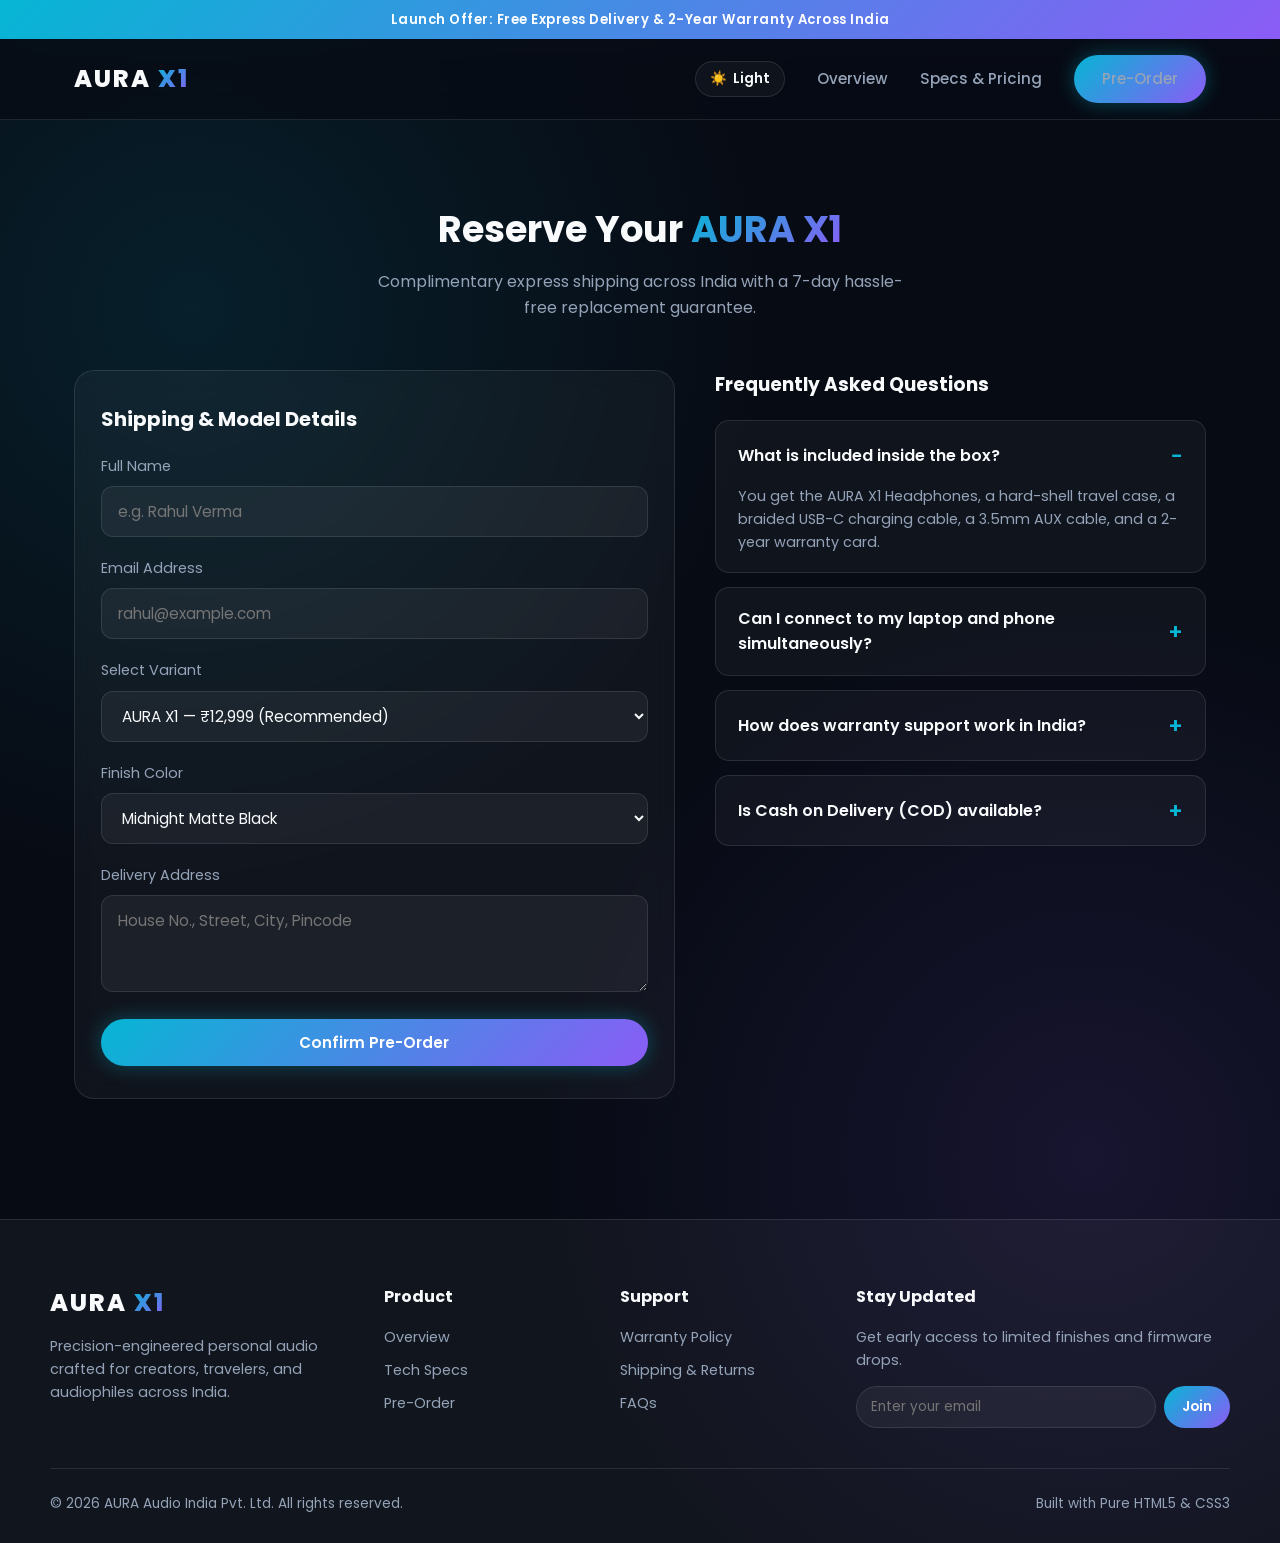
==== order.html @ 24a1bbdf "Add files via upload" ====
<!DOCTYPE html>
<html lang="en">

<head>
    <meta charset="UTF-8">
    <meta name="viewport" content="width=device-width, initial-scale=1.0">
    <title>Pre-Order | AURA X1</title>
    <link rel="stylesheet" href="css/style.css">
</head>

<body>
    <!-- Top Announcement Strip -->
    <div class="announcement-bar">
        Launch Offer: Free Express Delivery &amp; 2-Year Warranty Across India
    </div>
    <header>
        <nav>
            <a href="index.html" class="logo">AURA <span>X1</span></a>
            <input type="checkbox" id="menu-toggle" class="menu-checkbox">
            <label for="menu-toggle" class="hamburger" aria-label="Toggle menu">&#9776;</label>
            <ul class="nav-links">
                <li>
                    <input type="checkbox" id="theme-toggle" class="theme-checkbox">
                    <label for="theme-toggle" class="theme-label">☀️</label>
                </li>
                <li><a href="index.html">Overview</a></li>
                <li><a href="specs.html">Specs & Pricing</a></li>
                <li><a href="order.html" class="btn btn-primary">Pre-Order</a></li>
            </ul>
        </nav>
    </header>

    <main class="container">
        <div class="section-title">
            <h2>Reserve Your <span class="gradient-text">AURA X1</span></h2>
            <p>Complimentary express shipping across India with a 7-day hassle-free replacement guarantee.</p>
        </div>

        <div class="order-grid">
            <!-- Pre-Order Form -->
            <div class="card">
                <h3 style="margin-bottom: 20px;">Shipping & Model Details</h3>
                <form action="#order-success" method="get">
                    <div class="form-group">
                        <label for="fullname">Full Name</label>
                        <input type="text" id="fullname" name="fullname" placeholder="e.g. Rahul Verma" required>
                    </div>

                    <div class="form-group">
                        <label for="email">Email Address</label>
                        <input type="email" id="email" name="email" placeholder="rahul@example.com" required>
                    </div>

                    <div class="form-group">
                        <label for="model">Select Variant</label>
                        <select id="model" name="model">
                            <option value="lite">AURA Lite — ₹7,999</option>
                            <option value="x1" selected>AURA X1 — ₹12,999 (Recommended)</option>
                            <option value="studio">AURA X1 Studio — ₹18,499</option>
                        </select>
                    </div>

                    <div class="form-group">
                        <label for="color">Finish Color</label>
                        <select id="color" name="color">
                            <option value="midnight">Midnight Matte Black</option>
                            <option value="silver">Arctic Titanium Silver</option>
                            <option value="cobalt">Deep Cobalt Blue</option>
                        </select>
                    </div>

                    <div class="form-group">
                        <label for="address">Delivery Address</label>
                        <textarea id="address" name="address" rows="3" placeholder="House No., Street, City, Pincode"
                            required></textarea>
                    </div>

                    <button type="submit" class="btn btn-primary" style="width: 100%;">Confirm Pre-Order</button>
                </form>
            </div>


            <!-- Pure HTML Interactive FAQ -->
            <div>
                <h3 style="margin-bottom: 20px;">Frequently Asked Questions</h3>

                <details open>
                    <summary>What is included inside the box?</summary>
                    <p>You get the AURA X1 Headphones, a hard-shell travel case, a braided USB-C charging cable, a 3.5mm
                        AUX cable, and a 2-year warranty card.</p>
                </details>

                <details>
                    <summary>Can I connect to my laptop and phone simultaneously?</summary>
                    <p>Yes. Bluetooth 5.4 Dual-Device multipoint pairing lets you switch seamlessly between your laptop
                        and smartphone without reconnecting.</p>
                </details>

                <details>
                    <summary>How does warranty support work in India?</summary>
                    <p>We offer doorstep pickup and authorized service center support across 40+ major Indian cities for
                        2 full years.</p>
                </details>

                <details>
                    <summary>Is Cash on Delivery (COD) available?</summary>
                    <p>Yes, we support UPI, Credit/Debit Cards, Net Banking, and Cash on Delivery at checkout.</p>
                </details>
            </div>
        </div>
    </main>

    <!-- Official Business Footer -->
    <footer class="site-footer">
        <div class="footer-grid">
            <div class="footer-col">
                <a href="index.html" class="logo">AURA <span>X1</span></a>
                <p>Precision-engineered personal audio crafted for creators, travelers, and audiophiles across India.
                </p>
            </div>

            <div class="footer-col">
                <h4>Product</h4>
                <ul>
                    <li><a href="index.html">Overview</a></li>
                    <li><a href="specs.html">Tech Specs</a></li>
                    <li><a href="order.html">Pre-Order</a></li>
                </ul>
            </div>

            <div class="footer-col">
                <h4>Support</h4>
                <ul>
                    <li><a href="order.html">Warranty Policy</a></li>
                    <li><a href="order.html">Shipping & Returns</a></li>
                    <li><a href="order.html">FAQs</a></li>
                </ul>
            </div>

            <div class="footer-col">
                <h4>Stay Updated</h4>
                <p>Get early access to limited finishes and firmware drops.</p>
                <form class="newsletter-form" action="#">
                    <input type="email" placeholder="Enter your email" required>
                    <button type="submit">Join</button>
                </form>
            </div>
        </div>

        <div class="footer-bottom">
            <span>&copy; 2026 AURA Audio India Pvt. Ltd. All rights reserved.</span>
            <span>Built with Pure HTML5 &amp; CSS3</span>
        </div>
    </footer>
    <!-- Pure CSS Order Success Model -->
    <div id="order-success" class="modal-overlay">
        <div class="modal-box">
            <div class="modal-icon">&#10003;</div>
            <h3>Order Reserved!</h3>
            <p>Thank you for pre-ordering the AURA X1. A confirmation email with your tracking details will arrive
                shortly.</p>
            <a href="#" class="btn btn-primary">Done</a>
        </div>
    </div>
</body>

</html>
---- css/style.css ----
/* ===== GOOGLE FONT & RESET ===== */
@import url('https://fonts.googleapis.com/css2?family=Poppins:wght@300;400;600;700;800&display=swap');

:root {
  --bg-dark: #070b14;
  --bg-card: rgba(255, 255, 255, 0.04);
  --border-glass: rgba(255, 255, 255, 0.1);
  --primary: #06b6d4;
  --secondary: #8b5cf6;
  --text-main: #f8fafc;
  --text-muted: #94a3b8;
  --gradient: linear-gradient(135deg, #06b6d4, #8b5cf6);
}

* {
  margin: 0;
  padding: 0;
  box-sizing: border-box;
  font-family: 'Poppins', 'Segoe UI', sans-serif;
}

html {
  scroll-behavior: smooth;
}

body {
  background-color: var(--bg-dark);
  color: var(--text-main);
  line-height: 1.6;
  overflow-x: hidden;
  background-image:
    radial-gradient(circle at 15% 20%, rgba(6, 182, 212, 0.12), transparent 35%),
    radial-gradient(circle at 85% 75%, rgba(139, 92, 246, 0.12), transparent 35%);
}

/* ===== NAVBAR (GLASSMORPHISM) ===== */
header {
  position: sticky;
  top: 0;
  z-index: 100;
  background: rgba(7, 11, 20, 0.75);
  backdrop-filter: blur(14px);
  border-bottom: 1px solid var(--border-glass);
}

nav {
  max-width: 1180px;
  margin: auto;
  padding: 16px 24px;
  display: flex;
  justify-content: space-between;
  align-items: center;
}

.logo {
  font-size: 1.5rem;
  font-weight: 800;
  letter-spacing: 2px;
  text-decoration: none;
  color: var(--text-main);
}

.logo span {
  background: var(--gradient);
  -webkit-background-clip: text;
  background-clip: text;
  color: transparent;
}

.nav-links {
  list-style: none;
  display: flex;
  gap: 32px;
  align-items: center;
}

.nav-links a {
  text-decoration: none;
  color: var(--text-muted);
  font-weight: 500;
  font-size: 0.95rem;
  transition: color 0.3s ease;
}

.nav-links a:hover,
.nav-links a.active {
  color: var(--primary);
}

/* ===== BUTTONS ===== */
.btn {
  display: inline-block;
  padding: 12px 28px;
  border-radius: 50px;
  text-decoration: none;
  font-weight: 600;
  font-size: 0.95rem;
  transition: all 0.3s ease;
  cursor: pointer;
  border: none;
}

.btn-primary {
  background: var(--gradient);
  color: #fff;
  box-shadow: 0 0 20px rgba(6, 182, 212, 0.35);
}

.btn-primary:hover {
  transform: translateY(-3px);
  box-shadow: 0 0 32px rgba(139, 92, 246, 0.55);
}

.btn-outline {
  background: transparent;
  color: var(--text-main);
  border: 1px solid var(--border-glass);
}

.btn-outline:hover {
  border-color: var(--primary);
  color: var(--primary);
  transform: translateY(-3px);
}

/* ===== CONTAINER & HEADINGS ===== */
.container {
  max-width: 1180px;
  margin: auto;
  padding: 80px 24px;
}

.section-title {
  text-align: center;
  margin-bottom: 50px;
}

.section-title h2 {
  font-size: 2.3rem;
  font-weight: 700;
  margin-bottom: 10px;
}

.section-title p {
  color: var(--text-muted);
  max-width: 550px;
  margin: auto;
}

.gradient-text {
  background: var(--gradient);
  -webkit-background-clip: text;
  background-clip: text;
  color: transparent;
}

/* ===== HERO SECTION ===== */
.hero {
  display: grid;
  grid-template-columns: 1.1fr 0.9fr;
  align-items: center;
  gap: 50px;
  min-height: 85vh;
  padding-top: 40px;
}

.badge {
  display: inline-block;
  padding: 6px 16px;
  border-radius: 50px;
  background: rgba(6, 182, 212, 0.12);
  border: 1px solid rgba(6, 182, 212, 0.35);
  color: var(--primary);
  font-size: 0.8rem;
  font-weight: 600;
  letter-spacing: 1px;
  margin-bottom: 20px;
}

.hero-text h1 {
  font-size: 3.6rem;
  line-height: 1.12;
  font-weight: 800;
  margin-bottom: 20px;
}

.hero-text p {
  color: var(--text-muted);
  font-size: 1.05rem;
  margin-bottom: 32px;
  max-width: 500px;
}

.hero-btns {
  display: flex;
  gap: 16px;
  flex-wrap: wrap;
}

.hero-stats {
  display: flex;
  gap: 36px;
  margin-top: 45px;
  padding-top: 25px;
  border-top: 1px solid var(--border-glass);
}

.hero-stats h3 {
  font-size: 1.6rem;
  color: var(--primary);
}

.hero-stats span {
  font-size: 0.85rem;
  color: var(--text-muted);
}

.hero-img {
  position: relative;
  display: flex;
  justify-content: center;
  align-items: center;
}

.hero-img::before {
  content: '';
  position: absolute;
  width: 340px;
  height: 340px;
  background: var(--gradient);
  border-radius: 50%;
  filter: blur(95px);
  opacity: 0.35;
  z-index: -1;
}

.hero-img img {
  width: 100%;
  max-width: 440px;
  border-radius: 28px;
  border: 1px solid var(--border-glass);
  box-shadow: 0 25px 60px rgba(0, 0, 0, 0.6);
  animation: float 4.5s ease-in-out infinite;
}

@keyframes float {

  0%,
  100% {
    transform: translateY(0px);
  }

  50% {
    transform: translateY(-16px);
  }
}

/* ===== FEATURES & REVIEWS GRID ===== */
.grid-3 {
  display: grid;
  grid-template-columns: repeat(3, 1fr);
  gap: 26px;
}

.card {
  background: var(--bg-card);
  border: 1px solid var(--border-glass);
  border-radius: 20px;
  padding: 32px 26px;
  backdrop-filter: blur(10px);
  transition: all 0.35s ease;
}

.card:hover {
  transform: translateY(-8px);
  border-color: rgba(6, 182, 212, 0.5);
  box-shadow: 0 15px 35px rgba(6, 182, 212, 0.12);
}

.card-icon {
  font-size: 2rem;
  margin-bottom: 16px;
  display: inline-block;
}

.card h3 {
  font-size: 1.25rem;
  margin-bottom: 10px;
}

.card p {
  color: var(--text-muted);
  font-size: 0.92rem;
}

.stars {
  color: #fbbf24;
  margin-bottom: 12px;
  font-size: 1rem;
}

.reviewer {
  margin-top: 18px;
  font-weight: 600;
  color: var(--primary);
  font-size: 0.9rem;
}

/* ===== SPECS & PRICING TABLE (specs.html) ===== */
.table-wrapper {
  overflow-x: auto;
  border-radius: 20px;
  border: 1px solid var(--border-glass);
  background: var(--bg-card);
}

table {
  width: 100%;
  border-collapse: collapse;
  text-align: left;
}

th,
td {
  padding: 18px 24px;
  border-bottom: 1px solid var(--border-glass);
}

th {
  background: rgba(6, 182, 212, 0.1);
  color: var(--primary);
  font-weight: 600;
  text-transform: uppercase;
  font-size: 0.85rem;
  letter-spacing: 1px;
}

tr:last-child td {
  border-bottom: none;
}

tr:hover td {
  background: rgba(255, 255, 255, 0.03);
}

.highlight-col {
  color: var(--primary);
  font-weight: 700;
}

/* Progress Bars for Audio Ratings */
.rating-box {
  max-width: 750px;
  margin: auto;
}

.bar-item {
  margin-bottom: 22px;
}

.bar-label {
  display: flex;
  justify-content: space-between;
  margin-bottom: 8px;
  font-size: 0.95rem;
}

.bar-bg {
  height: 10px;
  background: rgba(255, 255, 255, 0.08);
  border-radius: 50px;
  overflow: hidden;
}

.bar-fill {
  height: 100%;
  background: var(--gradient);
  border-radius: 50px;
}

/* ===== ORDER FORM & FAQ (order.html) ===== */
.order-grid {
  display: grid;
  grid-template-columns: 1.1fr 0.9fr;
  gap: 40px;
  align-items: start;
}

.form-group {
  margin-bottom: 20px;
}

.form-group label {
  display: block;
  margin-bottom: 8px;
  font-size: 0.9rem;
  color: var(--text-muted);
}

.form-group input,
.form-group select,
.form-group textarea {
  width: 100%;
  padding: 13px 16px;
  border-radius: 12px;
  background: rgba(255, 255, 255, 0.05);
  border: 1px solid var(--border-glass);
  color: var(--text-main);
  font-size: 0.95rem;
  outline: none;
  transition: border-color 0.3s;
}

.form-group select option {
  background: #0f172a;
  color: #fff;
}

.form-group input:focus,
.form-group select:focus,
.form-group textarea:focus {
  border-color: var(--primary);
}

/* Pure CSS FAQ Accordion */
details {
  background: var(--bg-card);
  border: 1px solid var(--border-glass);
  border-radius: 14px;
  padding: 18px 22px;
  margin-bottom: 14px;
  cursor: pointer;
}

summary {
  font-weight: 600;
  color: var(--text-main);
  list-style: none;
  display: flex;
  justify-content: space-between;
  align-items: center;
}

summary::after {
  content: '+';
  font-size: 1.3rem;
  color: var(--primary);
}

details[open] summary::after {
  content: '−';
}

details p {
  margin-top: 12px;
  color: var(--text-muted);
  font-size: 0.9rem;
}

/* ===== FOOTER ===== */
footer {
  border-top: 1px solid var(--border-glass);
  padding: 36px 24px;
  text-align: center;
  color: var(--text-muted);
  font-size: 0.9rem;
}

/* ===== RESPONSIVE DESIGN ===== */
@media (max-width: 850px) {

  .hero,
  .grid-3,
  .order-grid {
    grid-template-columns: 1fr;
  }

  .hero-text h1 {
    font-size: 2.5rem;
  }

  .nav-links {
    gap: 16px;
  }

  .hero {
    text-align: center;
  }

  .hero-btns,
  .hero-stats {
    justify-content: center;
  }
}

/* =========================================
   UPGRADE 1: PURE CSS LIGHT / DARK THEME
   ========================================= */
.theme-checkbox {
  display: none;
}

.theme-label {
  display: inline-flex;
  align-items: center;
  gap: 6px;
  padding: 6px 14px;
  border-radius: 50px;
  background: var(--bg-card);
  border: 1px solid var(--border-glass);
  color: var(--text-main);
  font-size: 0.85rem;
  font-weight: 600;
  cursor: pointer;
  user-select: none;
  transition: all 0.3s ease;
}

.theme-label:hover {
  border-color: var(--primary);
}

/* Light Mode Variables jab toggle ON ho */
body:has(#theme-toggle:checked) {
  --bg-dark: #f8fafc;
  --bg-card: rgba(255, 255, 255, 0.85);
  --border-glass: rgba(15, 23, 42, 0.12);
  --text-main: #0f172a;
  --text-muted: #475569;
  background-image:
    radial-gradient(circle at 15% 20%, rgba(6, 182, 212, 0.12), transparent 40%),
    radial-gradient(circle at 85% 75%, rgba(139, 92, 246, 0.12), transparent 40%);
}

body:has(#theme-toggle:checked) header {
  background: rgba(248, 250, 252, 0.82);
}

body:has(#theme-toggle:checked) .form-group input,
body:has(#theme-toggle:checked) .form-group select,
body:has(#theme-toggle:checked) .form-group textarea {
  background: #ffffff;
  color: #0f172a;
}

body:has(#theme-toggle:checked) .theme-label::after {
  content: 'Dark';
}

.theme-label::after {
  content: 'Light';
}

/* =========================================
   UPGRADE 2: BRAND TRUST BAR
   ========================================= */
.trust-bar {
  border-top: 1px solid var(--border-glass);
  border-bottom: 1px solid var(--border-glass);
  padding: 28px 24px;
  background: var(--bg-card);
}

.trust-inner {
  max-width: 1180px;
  margin: auto;
  display: flex;
  justify-content: space-around;
  align-items: center;
  flex-wrap: wrap;
  gap: 24px;
}

.trust-brand {
  font-size: 1.1rem;
  font-weight: 800;
  letter-spacing: 3px;
  color: var(--text-muted);
  opacity: 0.7;
  transition: opacity 0.3s;
}

.trust-brand:hover {
  opacity: 1;
  color: var(--primary);
}

/* =========================================
   UPGRADE 3: PURE CSS COLOR PREVIEW STUDIO
   ========================================= */
.color-studio {
  display: grid;
  grid-template-columns: 1fr 1fr;
  gap: 48px;
  align-items: center;
}

.color-radio {
  display: none;
}

.preview-stage {
  position: relative;
  height: 380px;
  border-radius: 26px;
  border: 1px solid var(--border-glass);
  background: var(--bg-card);
  display: flex;
  justify-content: center;
  align-items: center;
  overflow: hidden;
}

.preview-item {
  position: absolute;
  inset: 0;
  display: flex;
  flex-direction: column;
  justify-content: center;
  align-items: center;
  padding: 24px;
  opacity: 0;
  transform: scale(0.92);
  transition: all 0.45s ease;
  pointer-events: none;
}

.preview-item img {
  width: 260px;
  height: 260px;
  object-fit: cover;
  border-radius: 20px;
  box-shadow: 0 20px 45px rgba(0, 0, 0, 0.45);
}

.edition-tag {
  margin-top: 16px;
  font-size: 0.9rem;
  font-weight: 600;
  letter-spacing: 1px;
  color: var(--primary);
}

/* Radio Checked States */
#color-midnight:checked~.color-studio .item-midnight,
#color-silver:checked~.color-studio .item-silver,
#color-cobalt:checked~.color-studio .item-cobalt {
  opacity: 1;
  transform: scale(1);
  pointer-events: auto;
}

.swatch-group {
  display: flex;
  gap: 18px;
  margin: 26px 0;
}

.swatch {
  width: 42px;
  height: 42px;
  border-radius: 50%;
  cursor: pointer;
  border: 3px solid transparent;
  transition: transform 0.25s ease, box-shadow 0.25s ease;
}

.swatch:hover {
  transform: scale(1.12);
}

.swatch-midnight {
  background: #111827;
  border-color: #475569;
}

.swatch-silver {
  background: #e2e8f0;
  border-color: #94a3b8;
}

.swatch-cobalt {
  background: #2563eb;
  border-color: #60a5fa;
}

/* Active Ring Highlight */
#color-midnight:checked~.color-studio .swatch-midnight,
#color-silver:checked~.color-studio .swatch-silver,
#color-cobalt:checked~.color-studio .swatch-cobalt {
  box-shadow: 0 0 0 4px var(--bg-dark), 0 0 0 7px var(--primary);
  transform: scale(1.1);
}

@media (max-width: 850px) {
  .color-studio {
    grid-template-columns: 1fr;
  }
}

/* =========================================
   UPGRADE 4: WHAT'S IN THE BOX & OFFICIAL FOOTER
   ========================================= */
.grid-4 {
  display: grid;
  grid-template-columns: repeat(4, 1fr);
  gap: 20px;
}

.box-item {
  background: var(--bg-card);
  border: 1px solid var(--border-glass);
  border-radius: 18px;
  padding: 26px 20px;
  text-align: center;
  transition: all 0.3s ease;
}

.box-item:hover {
  border-color: var(--primary);
  transform: translateY(-6px);
}

.box-item span {
  font-size: 2rem;
  display: block;
  margin-bottom: 12px;
}

.box-item h4 {
  font-size: 1rem;
  margin-bottom: 6px;
}

.box-item p {
  font-size: 0.82rem;
  color: var(--text-muted);
}

/* Official Multi-Column Footer */
.site-footer {
  border-top: 1px solid var(--border-glass);
  background: var(--bg-card);
  padding: 64px 24px 28px;
  margin-top: 40px;
  text-align: left;
}

.footer-grid {
  max-width: 1180px;
  margin: auto;
  display: grid;
  grid-template-columns: 1.5fr 1fr 1fr 1.4fr;
  gap: 40px;
  padding-bottom: 40px;
  border-bottom: 1px solid var(--border-glass);
}

.footer-col h4 {
  font-size: 1rem;
  margin-bottom: 16px;
  color: var(--text-main);
}

.footer-col p {
  color: var(--text-muted);
  font-size: 0.9rem;
  margin-top: 12px;
}

.footer-col ul {
  list-style: none;
}

.footer-col ul li {
  margin-bottom: 10px;
}

.footer-col ul a {
  text-decoration: none;
  color: var(--text-muted);
  font-size: 0.9rem;
  transition: color 0.3s;
}

.footer-col ul a:hover {
  color: var(--primary);
}

.newsletter-form {
  display: flex;
  gap: 8px;
  margin-top: 14px;
}

.newsletter-form input {
  flex: 1;
  padding: 10px 14px;
  border-radius: 50px;
  border: 1px solid var(--border-glass);
  background: rgba(255, 255, 255, 0.05);
  color: var(--text-main);
  font-size: 0.85rem;
  outline: none;
}

.newsletter-form input:focus {
  border-color: var(--primary);
}

.newsletter-form button {
  padding: 10px 18px;
  border-radius: 50px;
  border: none;
  background: var(--gradient);
  color: #fff;
  font-weight: 600;
  cursor: pointer;
  font-size: 0.85rem;
}

.footer-bottom {
  max-width: 1180px;
  margin: 24px auto 0;
  display: flex;
  justify-content: space-between;
  align-items: center;
  flex-wrap: wrap;
  gap: 12px;
  color: var(--text-muted);
  font-size: 0.85rem;
}

@media (max-width: 850px) {

  .grid-4,
  .footer-grid {
    grid-template-columns: 1fr 1fr;
  }
}

@media (max-width: 550px) {

  .grid-4,
  .footer-grid {
    grid-template-columns: 1fr;
  }
}

/* =========================================
   ANNOUNCEMENT BAR, MOBILE MENU & ORDER MODAL
   ========================================= */

/* 1. Top Announcement Strip */
.announcement-bar {
  background: var(--gradient);
  color: #ffffff;
  text-align: center;
  padding: 9px 16px;
  font-size: 0.82rem;
  font-weight: 600;
  letter-spacing: 0.5px;
}

/* 2. Pure CSS Mobile Hamburger Menu */
.menu-checkbox {
  display: none;
}

.hamburger {
  display: none;
  font-size: 1.7rem;
  color: var(--text-main);
  cursor: pointer;
  user-select: none;
  line-height: 1;
}

@media (max-width: 850px) {
  nav {
    flex-wrap: wrap;
  }

  .hamburger {
    display: block;
  }

  .nav-links {
    display: none;
    width: 100%;
    flex-direction: column;
    align-items: flex-start;
    gap: 18px;
    padding: 20px 0 8px;
    margin-top: 14px;
    border-top: 1px solid var(--border-glass);
  }

  #menu-toggle:checked~.nav-links {
    display: flex;
  }
}

/* 3. Pure CSS Order Success Modal (:target) */
.modal-overlay {
  position: fixed;
  inset: 0;
  background: rgba(0, 0, 0, 0.72);
  backdrop-filter: blur(8px);
  display: flex;
  justify-content: center;
  align-items: center;
  padding: 20px;
  z-index: 999;
  opacity: 0;
  visibility: hidden;
  pointer-events: none;
  transition: opacity 0.3s ease, visibility 0.3s ease;
}

.modal-overlay:target {
  opacity: 1;
  visibility: visible;
  pointer-events: auto;
}

.modal-box {
  background: var(--bg-dark);
  border: 1px solid var(--border-glass);
  border-radius: 24px;
  padding: 40px 32px;
  max-width: 420px;
  width: 100%;
  text-align: center;
  box-shadow: 0 25px 60px rgba(0, 0, 0, 0.5);
  transform: scale(0.92);
  transition: transform 0.3s ease;
}

.modal-overlay:target .modal-box {
  transform: scale(1);
}

.modal-icon {
  width: 64px;
  height: 64px;
  margin: 0 auto 20px;
  border-radius: 50%;
  background: var(--gradient);
  color: #ffffff;
  font-size: 2rem;
  font-weight: 700;
  display: flex;
  justify-content: center;
  align-items: center;
  box-shadow: 0 0 25px rgba(6, 182, 212, 0.4);
}

.modal-box h3 {
  font-size: 1.6rem;
  margin-bottom: 10px;
  color: var(--text-main);
}

.modal-box p {
  color: var(--text-muted);
  font-size: 0.92rem;
  margin-bottom: 26px;
}
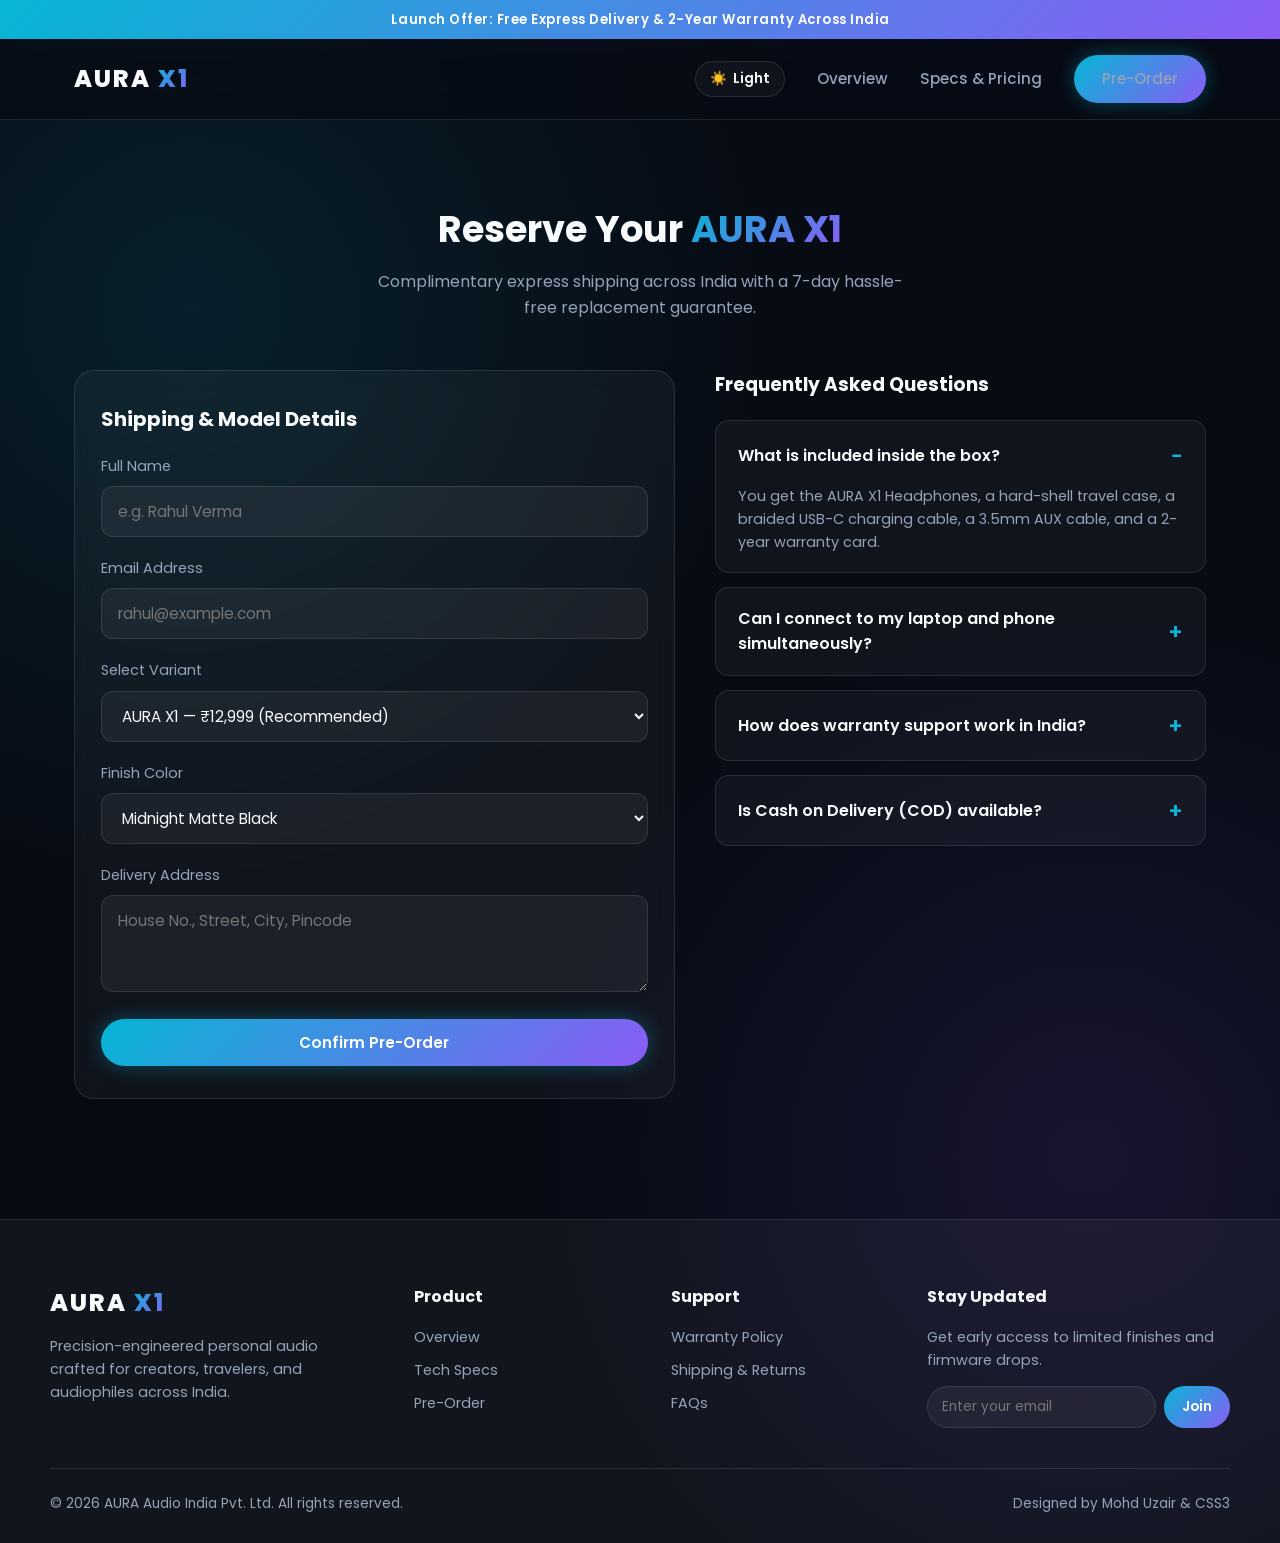
==== commit 877eedb8: "updated footer and comments" ====
--- a/order.html
+++ b/order.html
@@ -80,7 +80,7 @@
             </div>
 
 
-            <!-- Pure HTML Interactive FAQ -->
+            <!-- Interactive FAQ -->
             <div>
                 <h3 style="margin-bottom: 20px;">Frequently Asked Questions</h3>
 
@@ -149,10 +149,10 @@
 
         <div class="footer-bottom">
             <span>&copy; 2026 AURA Audio India Pvt. Ltd. All rights reserved.</span>
-            <span>Built with Pure HTML5 &amp; CSS3</span>
+            <span>Designed by Mohd Uzair &amp; CSS3</span>
         </div>
     </footer>
-    <!-- Pure CSS Order Success Model -->
+    <!-- Order Success Model -->
     <div id="order-success" class="modal-overlay">
         <div class="modal-box">
             <div class="modal-icon">&#10003;</div>
--- a/css/style.css
+++ b/css/style.css
@@ -1,4 +1,4 @@
-/* ===== GOOGLE FONT & RESET ===== */
+/*  GOOGLE FONT & RESET */
 @import url('https://fonts.googleapis.com/css2?family=Poppins:wght@300;400;600;700;800&display=swap');
 
 :root {
@@ -33,7 +33,7 @@
     radial-gradient(circle at 85% 75%, rgba(139, 92, 246, 0.12), transparent 35%);
 }
 
-/* ===== NAVBAR (GLASSMORPHISM) ===== */
+/*  NAVBAR (GLASSMORPHISM)  */
 header {
   position: sticky;
   top: 0;
@@ -87,7 +87,7 @@
   color: var(--primary);
 }
 
-/* ===== BUTTONS ===== */
+/*  BUTTONS */
 .btn {
   display: inline-block;
   padding: 12px 28px;
@@ -123,7 +123,7 @@
   transform: translateY(-3px);
 }
 
-/* ===== CONTAINER & HEADINGS ===== */
+/*  CONTAINER & HEADINGS  */
 .container {
   max-width: 1180px;
   margin: auto;
@@ -154,7 +154,7 @@
   color: transparent;
 }
 
-/* ===== HERO SECTION ===== */
+/*  HERO SECTION  */
 .hero {
   display: grid;
   grid-template-columns: 1.1fr 0.9fr;
@@ -255,7 +255,7 @@
   }
 }
 
-/* ===== FEATURES & REVIEWS GRID ===== */
+/* FEATURES & REVIEWS GRID  */
 .grid-3 {
   display: grid;
   grid-template-columns: repeat(3, 1fr);
@@ -306,7 +306,7 @@
   font-size: 0.9rem;
 }
 
-/* ===== SPECS & PRICING TABLE (specs.html) ===== */
+/*  SPECS & PRICING TABLE */
 .table-wrapper {
   overflow-x: auto;
   border-radius: 20px;
@@ -378,7 +378,7 @@
   border-radius: 50px;
 }
 
-/* ===== ORDER FORM & FAQ (order.html) ===== */
+/*  ORDER FORM & FAQ*/
 .order-grid {
   display: grid;
   grid-template-columns: 1.1fr 0.9fr;
@@ -422,7 +422,7 @@
   border-color: var(--primary);
 }
 
-/* Pure CSS FAQ Accordion */
+/*  FAQ Accordion */
 details {
   background: var(--bg-card);
   border: 1px solid var(--border-glass);
@@ -457,7 +457,7 @@
   font-size: 0.9rem;
 }
 
-/* ===== FOOTER ===== */
+/*  FOOTER  */
 footer {
   border-top: 1px solid var(--border-glass);
   padding: 36px 24px;
@@ -466,7 +466,7 @@
   font-size: 0.9rem;
 }
 
-/* ===== RESPONSIVE DESIGN ===== */
+/* RESPONSIVE DESIGN  */
 @media (max-width: 850px) {
 
   .hero,
@@ -493,9 +493,9 @@
   }
 }
 
-/* =========================================
-   UPGRADE 1: PURE CSS LIGHT / DARK THEME
-   ========================================= */
+/* 
+    LIGHT / DARK THEME
+    */
 .theme-checkbox {
   display: none;
 }
@@ -520,7 +520,7 @@
   border-color: var(--primary);
 }
 
-/* Light Mode Variables jab toggle ON ho */
+/* Light Mode Variables */
 body:has(#theme-toggle:checked) {
   --bg-dark: #f8fafc;
   --bg-card: rgba(255, 255, 255, 0.85);
@@ -551,9 +551,9 @@
   content: 'Light';
 }
 
-/* =========================================
-   UPGRADE 2: BRAND TRUST BAR
-   ========================================= */
+/*
+    BRAND TRUST BAR
+    */
 .trust-bar {
   border-top: 1px solid var(--border-glass);
   border-bottom: 1px solid var(--border-glass);
@@ -585,9 +585,8 @@
   color: var(--primary);
 }
 
-/* =========================================
-   UPGRADE 3: PURE CSS COLOR PREVIEW STUDIO
-   ========================================= */
+/*  COLOR PREVIEW STUDIO
+    */
 .color-studio {
   display: grid;
   grid-template-columns: 1fr 1fr;
@@ -698,9 +697,9 @@
   }
 }
 
-/* =========================================
-   UPGRADE 4: WHAT'S IN THE BOX & OFFICIAL FOOTER
-   ========================================= */
+/* 
+  WHAT'S IN THE BOX & OFFICIAL FOOTER
+   */
 .grid-4 {
   display: grid;
   grid-template-columns: repeat(4, 1fr);
@@ -847,9 +846,9 @@
   }
 }
 
-/* =========================================
+/* 
    ANNOUNCEMENT BAR, MOBILE MENU & ORDER MODAL
-   ========================================= */
+   */
 
 /* 1. Top Announcement Strip */
 .announcement-bar {
@@ -862,7 +861,7 @@
   letter-spacing: 0.5px;
 }
 
-/* 2. Pure CSS Mobile Hamburger Menu */
+/* 2.  Mobile Hamburger Menu */
 .menu-checkbox {
   display: none;
 }
@@ -901,7 +900,7 @@
   }
 }
 
-/* 3. Pure CSS Order Success Modal (:target) */
+/* 3. Order Success Modal (:target) */
 .modal-overlay {
   position: fixed;
   inset: 0;
@@ -966,4 +965,38 @@
   color: var(--text-muted);
   font-size: 0.92rem;
   margin-bottom: 26px;
-}+}
+html,
+body {
+  overflow-x: clip;
+  max-width: 100%;
+}
+
+.newsletter-form {
+  width: 100%;
+  max-width: 100%;
+}
+
+.newsletter-form input {
+  min-width: 0;
+  width: 100%;
+}
+
+.hero-stats {
+  flex-wrap: wrap;
+}
+
+@media (max-width: 550px) {
+  .container {
+    padding: 56px 18px;
+  }
+
+  .hero-img::before {
+    width: 240px;
+    height: 240px;
+  }
+
+  .hero-stats {
+    gap: 20px;
+  }
+}
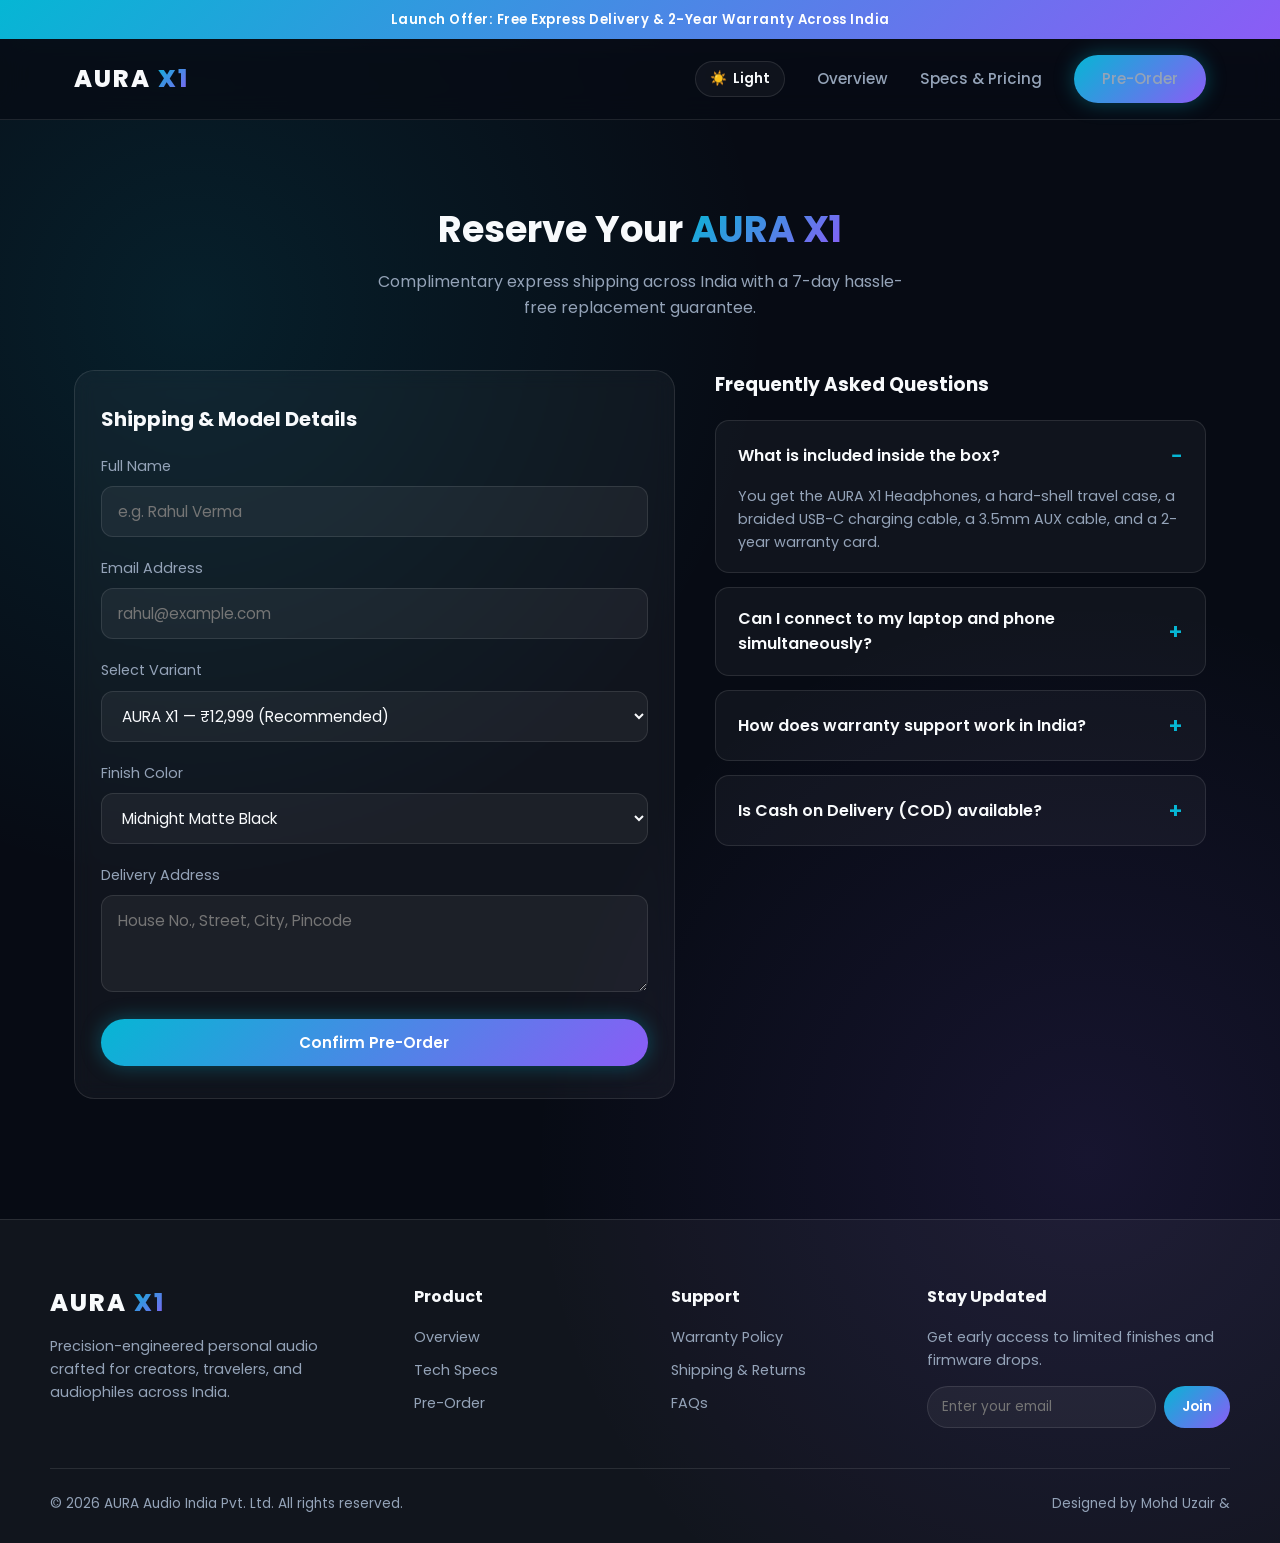
==== commit 42973cdf: "second changed footer" ====
--- a/order.html
+++ b/order.html
@@ -149,7 +149,7 @@
 
         <div class="footer-bottom">
             <span>&copy; 2026 AURA Audio India Pvt. Ltd. All rights reserved.</span>
-            <span>Designed by Mohd Uzair &amp; CSS3</span>
+            <span>Designed by Mohd Uzair &amp; </span>
         </div>
     </footer>
     <!-- Order Success Model -->
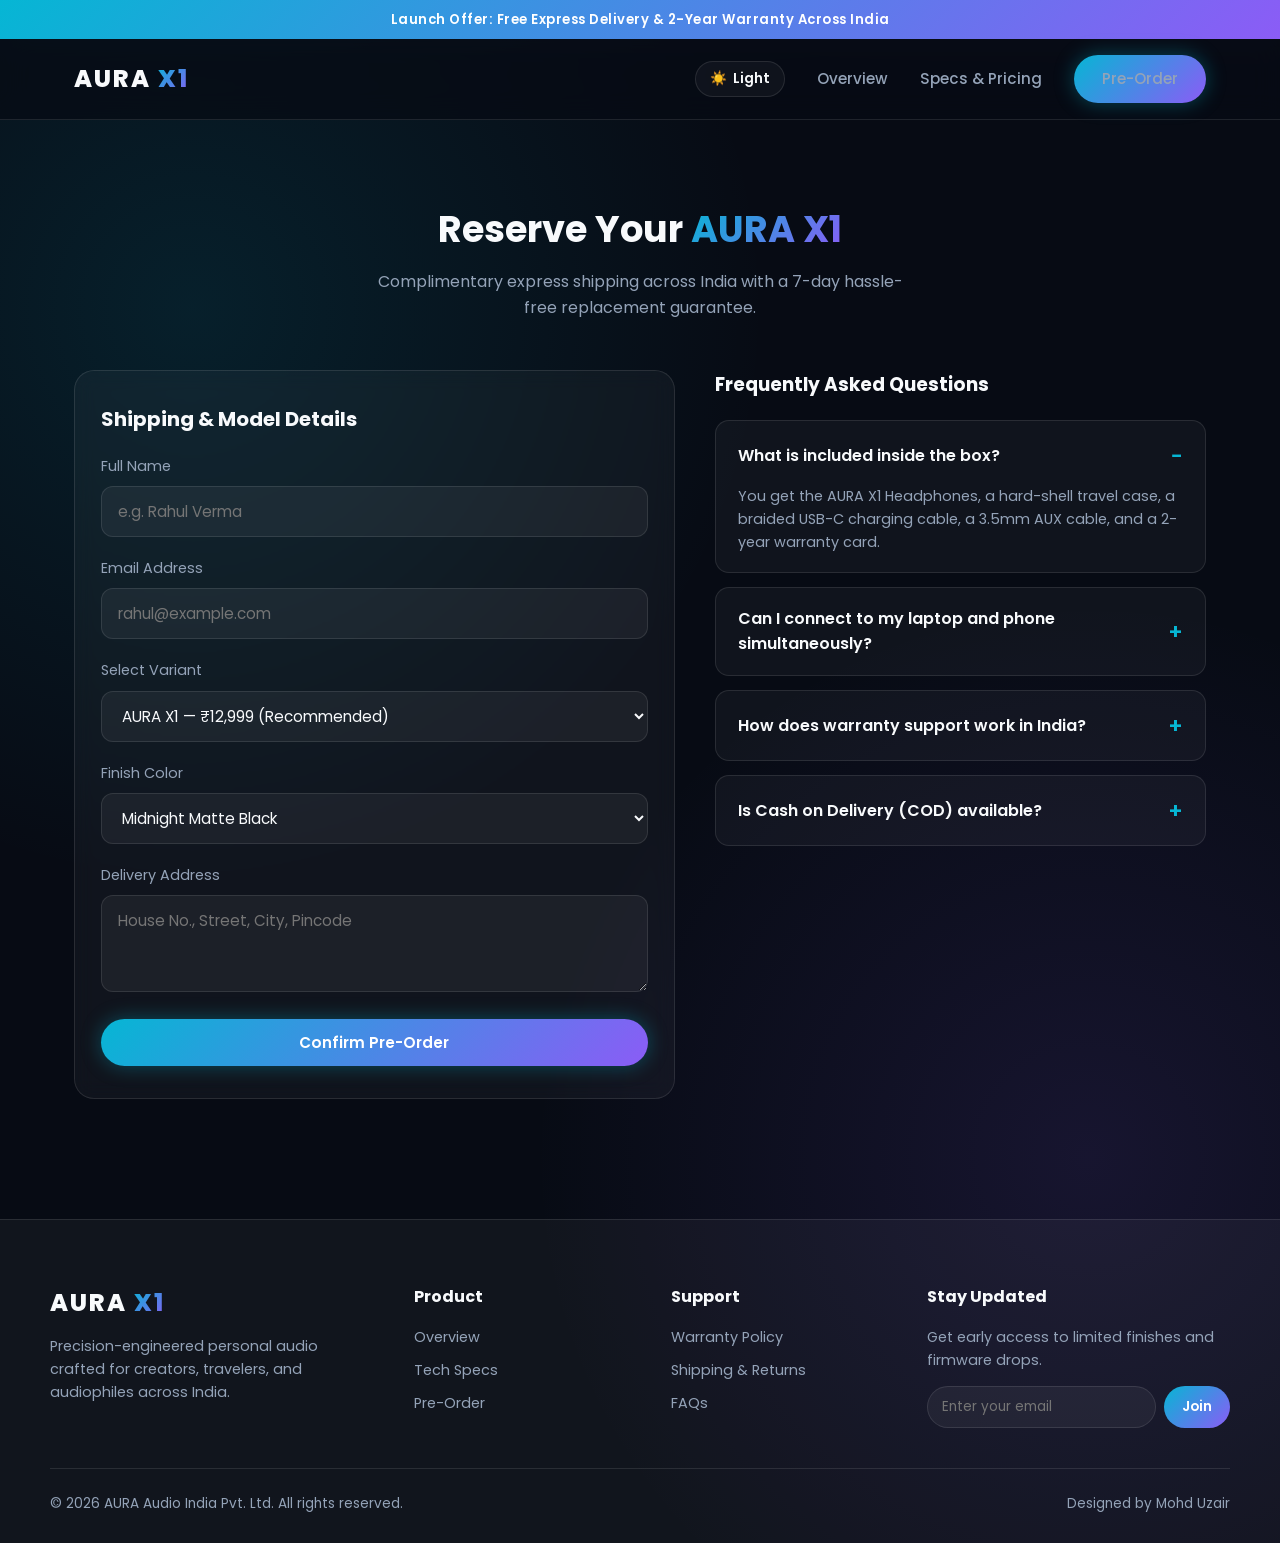
==== commit fee9954d: "footer last change" ====
--- a/order.html
+++ b/order.html
@@ -149,7 +149,7 @@
 
         <div class="footer-bottom">
             <span>&copy; 2026 AURA Audio India Pvt. Ltd. All rights reserved.</span>
-            <span>Designed by Mohd Uzair &amp; </span>
+            <span>Designed by Mohd Uzair  </span>
         </div>
     </footer>
     <!-- Order Success Model -->
